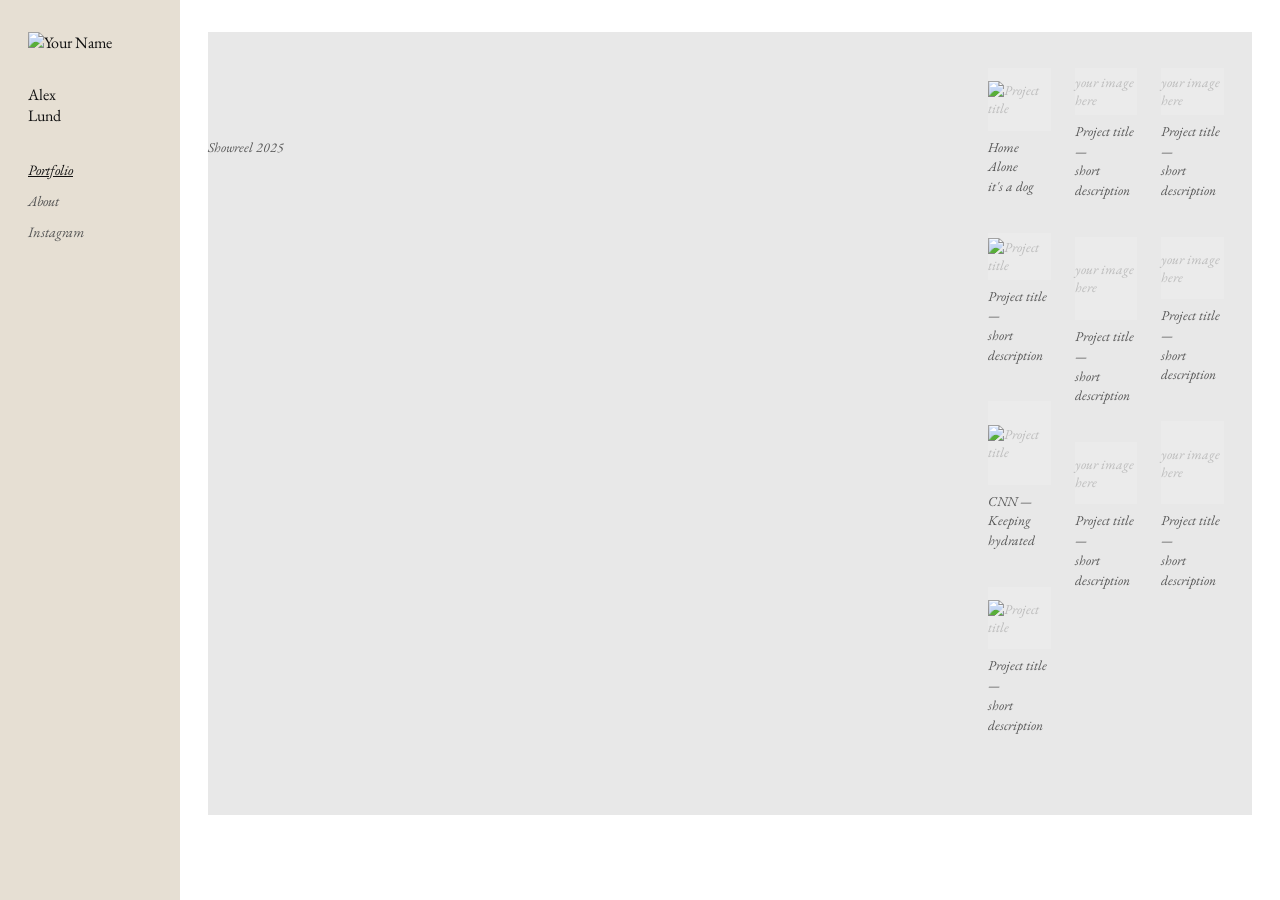
==== index.html @ c28540df "Add files via upload" ====
<!DOCTYPE html>
<html lang="en">
<head>
  <meta charset="UTF-8" />
  <meta name="viewport" content="width=device-width, initial-scale=1.0" />
  <title>Your Name</title>
  <link href="https://fonts.googleapis.com/css2?family=EB+Garamond:ital,wght@0,400;0,500;1,400;1,500&display=swap" rel="stylesheet" />
<link rel="stylesheet" href="style.css">
</head>
<body>

<div class="layout">

  <!-- ══════════════════════════════════
       SIDEBAR
  ══════════════════════════════════ -->
  <aside>


           <a href="index.html"><img src="images/PenWalk.gif" alt="Your Name" class="logo-img"></a>
    <a href="index.html" class="logo-name">Alex<br>Lund</a>

    <nav>
      <ul>
        <li><a href="index.html" class="active">Portfolio</a></li>
        <li><a href="about.html">About</a></li>
        <li><a href="https://www.instagram.com/alx.lund/" target="_blank">Instagram</a></li>
        <!-- Add or remove links here -->
      </ul>
    </nav>

  </aside>

  <!-- ══════════════════════════════════
       MAIN CONTENT
  ══════════════════════════════════ -->
  <div class="content">

    <!-- ══ REEL ══════════════════════════════

         HOW TO ADD YOUR REEL:

         From Vimeo or YouTube, click Share → Embed
         and copy the <iframe> code. Paste it inside
         the <div class="reel-embed"> below, replacing
         the placeholder div.

         Example (Vimeo):
           <div class="reel-embed">
             <iframe src="https://player.vimeo.com/video/YOUR_ID"
               allow="autoplay; fullscreen" allowfullscreen></iframe>
           </div>

         Example (YouTube):
           <div class="reel-embed">
             <iframe src="https://www.youtube.com/embed/YOUR_ID"
               allow="accelerometer; autoplay; encrypted-media"
               allowfullscreen></iframe>
           </div>

         Or link to a local video file:
           <div class="reel-embed">
             <video src="videos/reel.mp4" controls></video>
           </div>
    ════════════════════════════════════════ -->
    <div class="reel-wrapper">
      <div class="reel-placeholder">
           <div class="reel-embed">
             <iframe src="https://www.youtube.com/embed/YOUR_ID"
               allow="accelerometer; autoplay; encrypted-media"
               allowfullscreen></iframe>
      <!-- Edit this caption -->
      <p class="reel-caption">Showreel 2025</p>
    </div>


    <!-- ══ PROJECT GRID ═══════════════════════

         Each .item is one project.
         To add a real image, replace:
           <div class="placeholder tall">your image here</div>
         with:
           <img src="images/yourfile.jpg" alt="Brief description">

         Sizes: tall (portrait), wide (landscape), square.
         Mix them — varied heights make the grid feel natural.

         Copy any .item block to add more projects.
    ════════════════════════════════════════ -->
    <main class="grid">

      <div class="item">
        <div class="placeholder square"><img src="images/dog_3.gif" alt="Project title" class="project-thumb"></div>
        <p class="caption">Home Alone<br>it's a dog</p>
      </div>

      <div class="item">
        <div class="placeholder wide"><img src="images/leaf2.gif" alt="Project title" class="project-thumb"></div>
        <p class="caption">Project title —<br>short description</p>
      </div>

            <div class="item">
        <div class="placeholder tall"><img src="images/cnn.png" alt="Project title" class="project-thumb"></div>
        <p class="caption">CNN —<br>Keeping hydrated</p>
      </div>

            <div class="item">
        <div class="placeholder square"><img src="images/Loop2.gif" alt="Project title" class="project-thumb"></div>
        <p class="caption">Project title —<br>short description</p>
      </div>

      <div class="item">
        <div class="placeholder wide">your image here</div>
        <p class="caption">Project title —<br>short description</p>
      </div>

      <div class="item">
        <div class="placeholder tall">your image here</div>
        <p class="caption">Project title —<br>short description</p>
      </div>

      <div class="item">
        <div class="placeholder square">your image here</div>
        <p class="caption">Project title —<br>short description</p>
      </div>

      <div class="item">
        <div class="placeholder wide">your image here</div>
        <p class="caption">Project title —<br>short description</p>
      </div>

      <div class="item">
        <div class="placeholder square">your image here</div>
        <p class="caption">Project title —<br>short description</p>
      </div>

      <div class="item">
        <div class="placeholder tall">your image here</div>
        <p class="caption">Project title —<br>short description</p>
      </div>

      <!-- ↑ paste more .item blocks here -->

    </main>

  </div><!-- /.content -->
</div><!-- /.layout -->

</body>
</html>
---- style.css ----
/* ─────────────────────────────────────────
   PORTFOLIO STYLESHEET
   shared by index.html and about.html
───────────────────────────────────────── */

* { margin: 0; padding: 0; box-sizing: border-box; }

html, body {
  background: #fff;
  color: #111;
  font-family: 'EB Garamond', Georgia, serif;
  font-size: 16px;
  min-height: 100%;
}

a { color: inherit; text-decoration: none; }

/* ════════════════════════════════
   LAYOUT — sidebar + content
════════════════════════════════ */
.layout {
  display: flex;
  align-items: flex-start;
}

/* ── LEFT SIDEBAR ── */
aside {
  width: 180px;
  flex-shrink: 0;
  position: sticky;
  top: 0;
  height: 100vh;
  padding: 32px 24px 32px 28px;
  display: flex;
  flex-direction: column;
  gap: 32px;
  background-color: #e6dfd3;
}

/* Logo image — replace src with your own.
   If you don't have a logo, delete the <img>
   and keep just the name as text. */
.logo-img {
  display: block;
  width: 100%;
  max-width: 120px;
  height: auto;
}

.logo-name {
  font-size: 1rem;
  line-height: 1.3;
}

nav ul {
  list-style: none;
  display: flex;
  flex-direction: column;
  gap: 10px;
}

nav a {
  font-size: 0.9rem;
  font-style: italic;
  color: #555;
  line-height: 1.3;
}

nav a:hover,
nav a.active { color: #111; text-decoration: underline; }

/* ── MAIN CONTENT ── */
.content {
  flex: 1;
  min-width: 0;
}

/* ════════════════════════════════
   REEL / VIDEO — full width
════════════════════════════════ */
.reel-wrapper {
  padding: 32px 28px 40px;
}

.reel-embed {
  position: relative;
  width: 100%;
  padding-bottom: 56.25%; /* 16:9 */
  height: 0;
}

.reel-embed iframe,
.reel-embed video {
  position: absolute;
  top: 0; left: 0;
  width: 100%; height: 100%;
  border: none;
  display: block;
}

.reel-placeholder {
  width: 100%;
  aspect-ratio: 16/9;
  background: #e8e8e8;
  display: flex;
  align-items: center;
  justify-content: center;
  font-style: italic;
  color: #aaa;
  font-size: 0.95rem;
}

.reel-caption {
  padding: 8px 0 0 0;
  font-size: 0.85rem;
  font-style: italic;
  color: #555;
}

/* ════════════════════════════════
   PROJECT GRID
════════════════════════════════ */
.grid {
  column-count: 3;
  column-gap: 24px;
  padding: 36px 28px 80px;
}

@media (max-width: 960px) { .grid { column-count: 2; } }

.item { break-inside: avoid; margin-bottom: 36px; }

.item img { display: block; width: 100%; height: auto; }

.placeholder {
  width: 100%;
  background: #ebebeb;
  display: flex;
  align-items: center;
  justify-content: center;
  color: #bbb;
  font-style: italic;
  font-size: 0.85rem;
}
.placeholder.tall   { aspect-ratio: 3/4; }
.placeholder.wide   { aspect-ratio: 4/3; }
.placeholder.square { aspect-ratio: 1/1; }

.caption {
  margin-top: 7px;
  font-size: 0.85rem;
  font-style: italic;
  color: #555;
  line-height: 1.45;
}

/* ════════════════════════════════
   ABOUT PAGE
════════════════════════════════ */
.about-content {
  padding: 36px 28px 80px;
  max-width: 680px;
}

.about-photo {
  width: 100%;
  max-width: 320px;
  height: auto;
  display: block;
  margin-bottom: 40px;
  margin-top: 0;
}

.about-photo-placeholder {
  width: 100%;
  max-width: 320px;
  aspect-ratio: 3/4;
  background: #ebebeb;
  display: flex;
  align-items: center;
  justify-content: center;
  color: #bbb;
  font-style: italic;
  font-size: 0.85rem;
  margin-bottom: 40px;
  margin-top: 0;
}

.about-content p {
  font-size: 1rem;
  line-height: 1.8;
  margin-bottom: 1.2em;
  color: #111;
}

.about-content a {
  text-decoration: underline;
}

.about-content h2 {
  font-size: 0.8rem;
  font-weight: 400;
  font-style: italic;
  color: #aaa;
  letter-spacing: 0.05em;
  margin: 2.4em 0 0.6em;
  text-transform: lowercase;
}

/* ════════════════════════════════
   MOBILE
════════════════════════════════ */
@media (max-width: 640px) {
  .layout { flex-direction: column; }

  aside {
    width: 100%;
    height: auto;
    position: static;
    flex-direction: row;
    align-items: baseline;
    flex-wrap: wrap;
    padding: 20px 20px 16px;
    gap: 16px;
    border-bottom: 1px solid #e8e8e8;
  }

  .logo-img { max-width: 60px; }

  nav ul { flex-direction: row; flex-wrap: wrap; gap: 12px 20px; }

  .content { border-left: none; }

  .reel-wrapper { padding: 20px 20px 28px; }
  .grid { padding: 24px 20px 60px; column-count: 1; }
  .about-content { padding: 32px 20px 60px; }
}
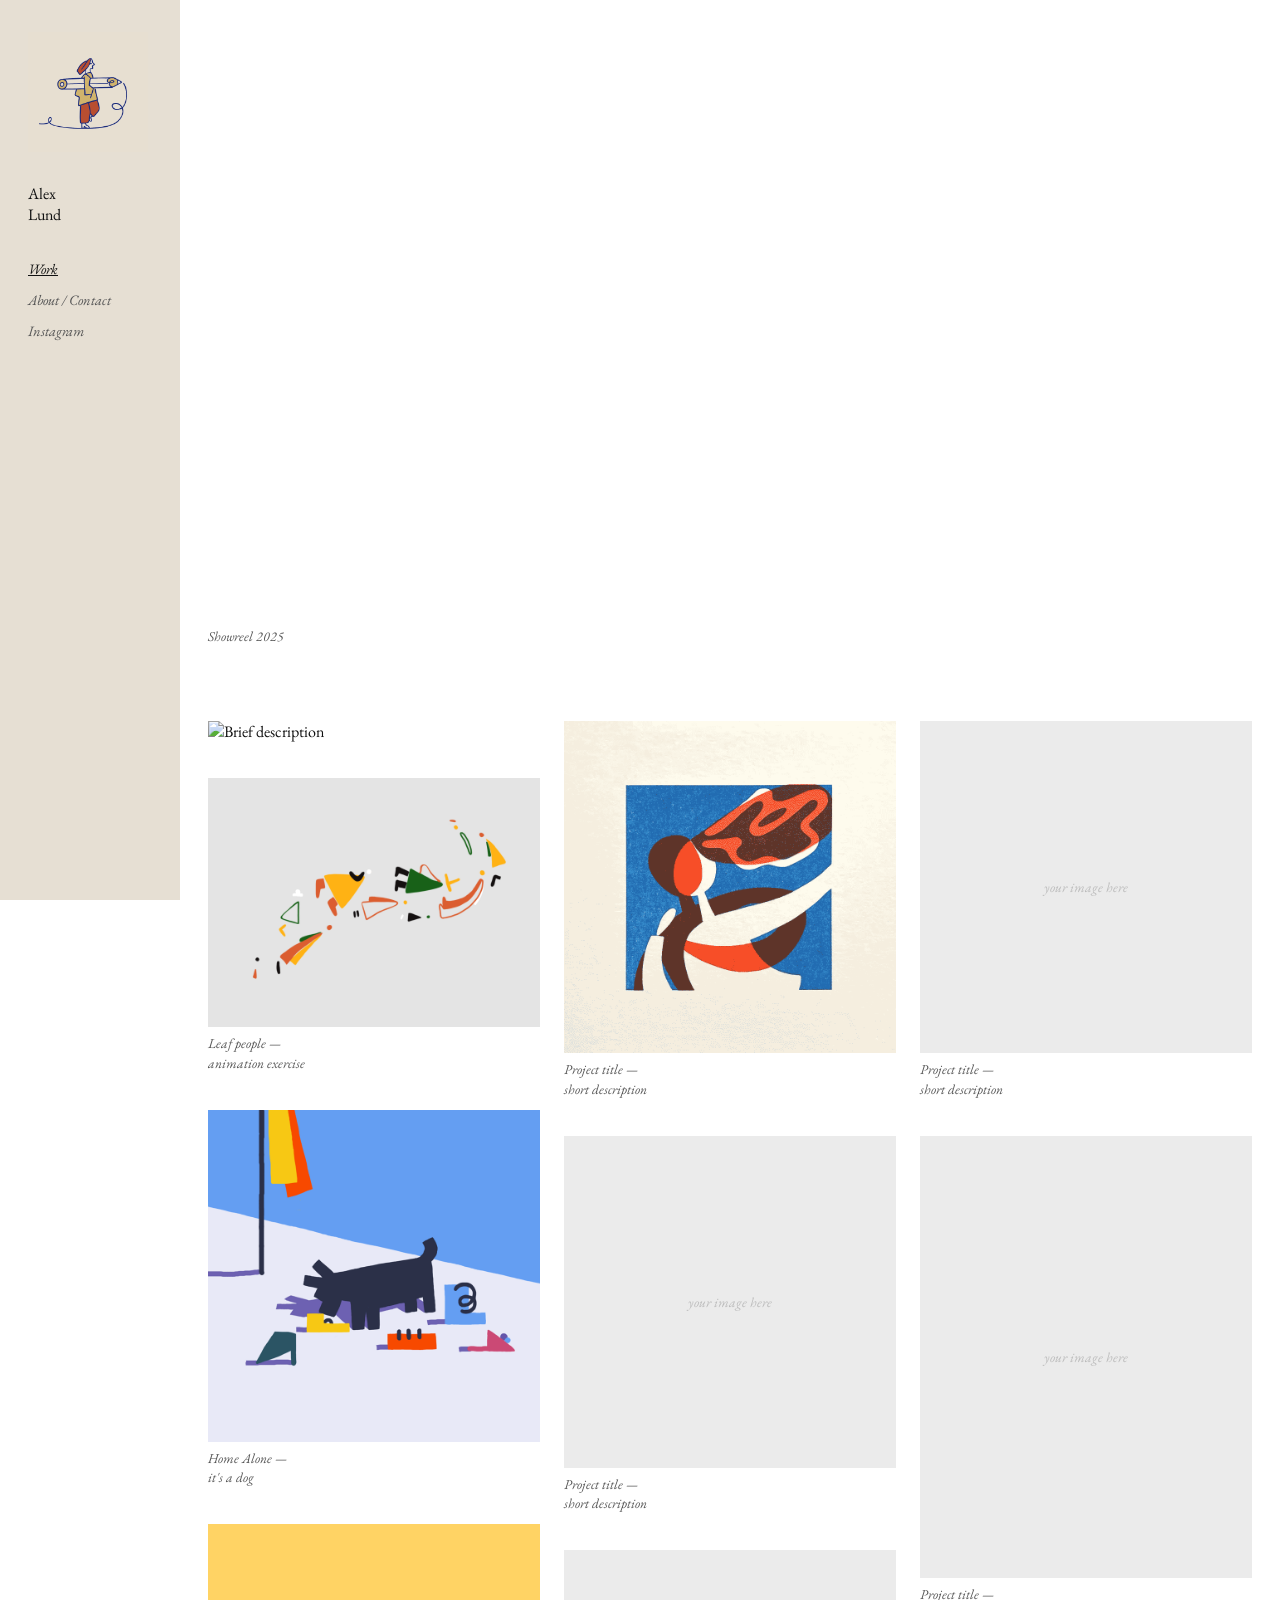
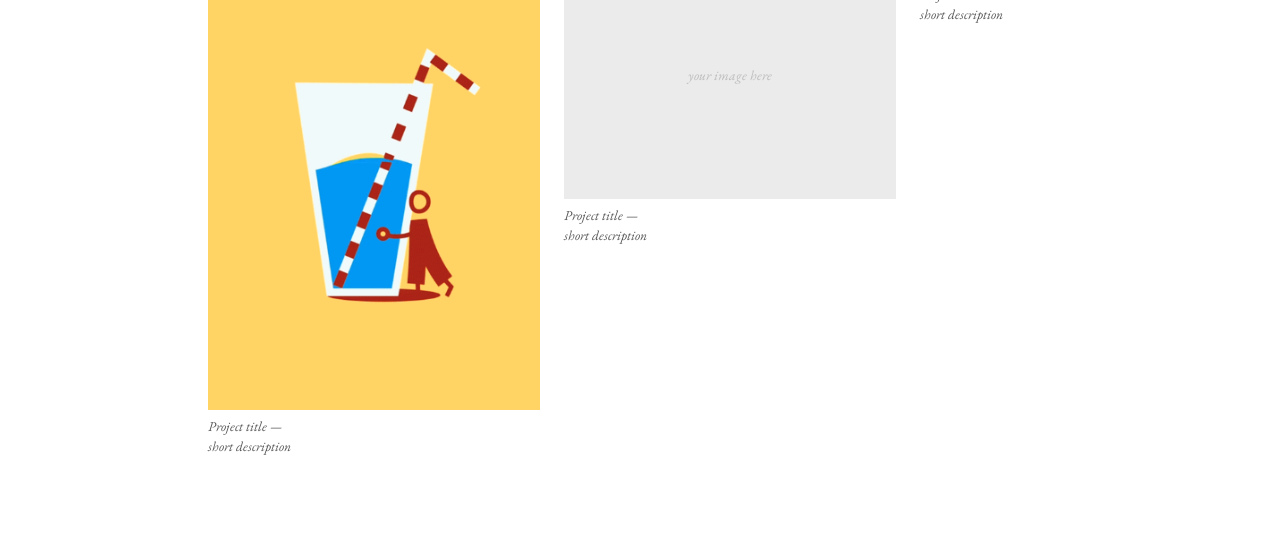
==== commit 7d2eb481: "Add files via upload" ====
--- a/index.html
+++ b/index.html
@@ -16,15 +16,15 @@
   ══════════════════════════════════ -->
   <aside>
 
-
+ 
            <a href="index.html"><img src="images/PenWalk.gif" alt="Your Name" class="logo-img"></a>
     <a href="index.html" class="logo-name">Alex<br>Lund</a>
 
     <nav>
       <ul>
-        <li><a href="index.html" class="active">Portfolio</a></li>
-        <li><a href="about.html">About</a></li>
-        <li><a href="https://www.instagram.com/alx.lund/" target="_blank">Instagram</a></li>
+        <li><a href="index.html" class="active">Work</a></li>
+        <li><a href="about.html">About / Contact</a></li>
+        <li><a href="https://instagram.com/" target="_blank">Instagram</a></li>
         <!-- Add or remove links here -->
       </ul>
     </nav>
@@ -64,11 +64,11 @@
            </div>
     ════════════════════════════════════════ -->
     <div class="reel-wrapper">
-      <div class="reel-placeholder">
            <div class="reel-embed">
-             <iframe src="https://www.youtube.com/embed/YOUR_ID"
+             <iframe src="https://www.youtube.com/embed/bRWZ6RzAnTY"
                allow="accelerometer; autoplay; encrypted-media"
                allowfullscreen></iframe>
+           </div>
       <!-- Edit this caption -->
       <p class="reel-caption">Showreel 2025</p>
     </div>
@@ -90,32 +90,26 @@
     <main class="grid">
 
       <div class="item">
-        <div class="placeholder square"><img src="images/dog_3.gif" alt="Project title" class="project-thumb"></div>
-        <p class="caption">Home Alone<br>it's a dog</p>
+        <img src="images/Loop2.gif" alt="Brief description">
       </div>
 
       <div class="item">
-        <div class="placeholder wide"><img src="images/leaf2.gif" alt="Project title" class="project-thumb"></div>
-        <p class="caption">Project title —<br>short description</p>
+        <img src="images/leaf2.gif" alt="Brief description">
+        <p class="caption">Leaf people —<br>animation exercise</p>
       </div>
 
-            <div class="item">
-        <div class="placeholder tall"><img src="images/cnn.png" alt="Project title" class="project-thumb"></div>
-        <p class="caption">CNN —<br>Keeping hydrated</p>
+      <div class="item">
+        <img src="images/dog_3.gif" alt="Brief description">
+        <p class="caption">Home Alone —<br>it's a dog</p>
       </div>
 
-            <div class="item">
-        <div class="placeholder square"><img src="images/Loop2.gif" alt="Project title" class="project-thumb"></div>
+      <div class="item">
+         <img src="images/cnn.png" alt="Brief description">
         <p class="caption">Project title —<br>short description</p>
       </div>
 
       <div class="item">
-        <div class="placeholder wide">your image here</div>
-        <p class="caption">Project title —<br>short description</p>
-      </div>
-
-      <div class="item">
-        <div class="placeholder tall">your image here</div>
+        <img src="images/RisoCouple.gif" alt="Brief description">
         <p class="caption">Project title —<br>short description</p>
       </div>
 
